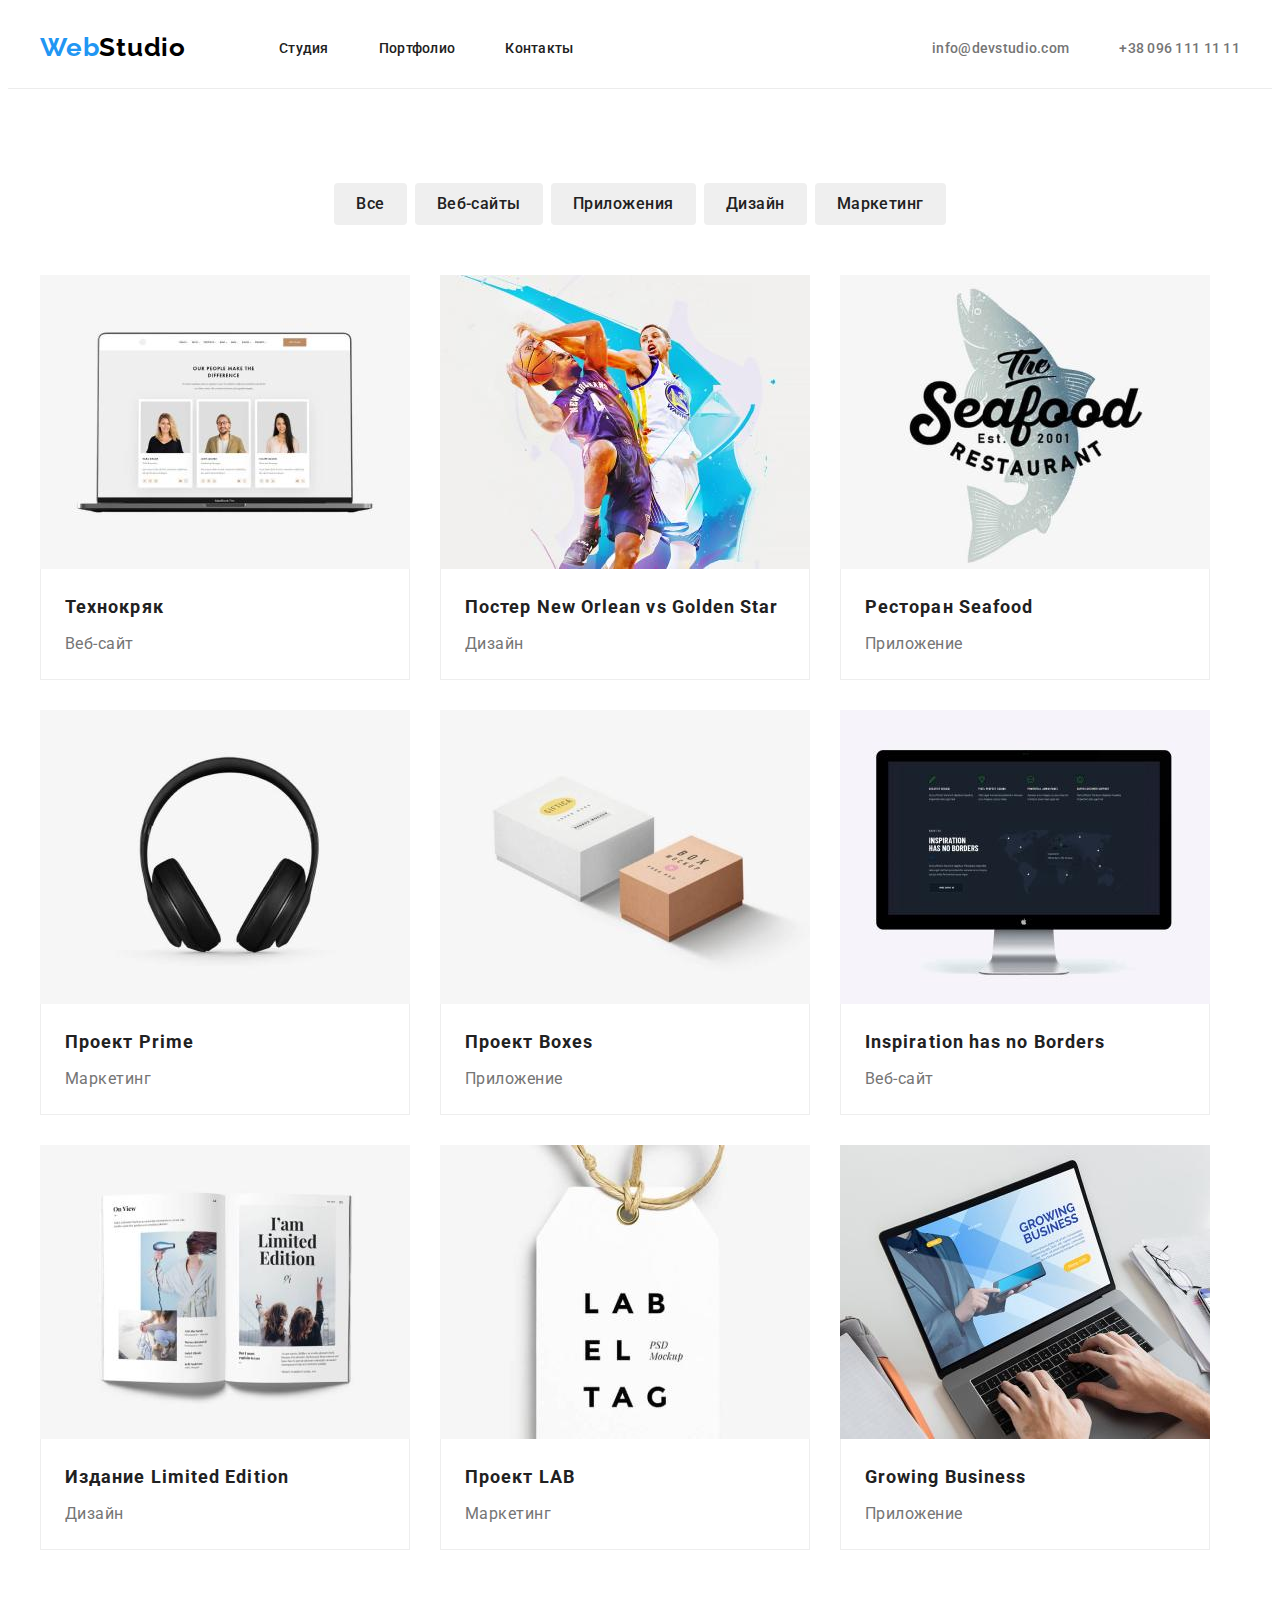
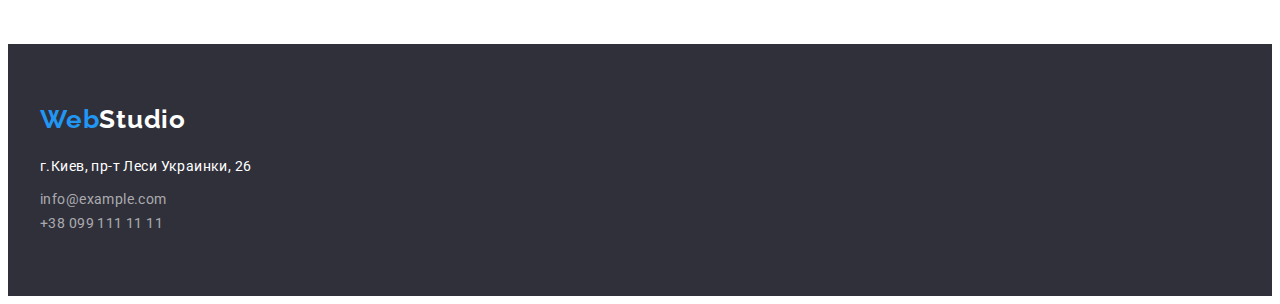
==== portfolio.html @ 032d28a5 "add" ====
<!DOCTYPE html>
<html lang="ru">
  <head>
    <meta charset="UTF-8" />
    <meta http-equiv="X-UA-Compatible" content="IE=edge" />
    <meta name="viewport" content="width=device-width, initial-scale=1.0" />
    <title>Портфолио</title>
    <link rel="preconnect" href="https://fonts.googleapis.com" />
    <link rel="preconnect" href="https://fonts.gstatic.com" crossorigin />
    <link
      href="https://fonts.googleapis.com/css2?family=Raleway:wght@700&family=Roboto:wght@400;500;700;900&display=swap"
      rel="stylesheet"
    />
    <link rel="stylesheet" href="./css/style.css" />
    <link rel="stylesheet" href="https://cdnjs.cloudflare.com/ajax/libs/modern-normalize/1.1.0/modern-normalize.min.css" integrity="sha512-wpPYUAdjBVSE4KJnH1VR1HeZfpl1ub8YT/NKx4PuQ5NmX2tKuGu6U/JRp5y+Y8XG2tV+wKQpNHVUX03MfMFn9Q==" crossorigin="anonymous" referrerpolicy="no-referrer" />
  </head>
  <body>
    <header class="header">
      <div class="container header-container">
      <nav class="header-nav">
        <a class="logo-header list" href="./index.html"lang="en"><span class="logo-web">Web</span>Studio</span></a>
        <ul class="header-list">
          <li class="header-item"><a href="" class="header-link list">Студия</a></li>
          <li class="header-item" ><a href="./portfolio.html"class="header-link list">Портфолио</a></li>
          <li class="header-item "><a href="" class="header-link list">Контакты</a></li>
        </ul>
      </nav>
      <ul class="header-contacts list">
        <li class="header-item">
          <a href="mailto:info@devstudio.com" class="header-mail list">info@devstudio.com </a>
        </li>
        <li class="header-item">
          <a href="tel:+380961111111" class="header-tel list">+38 096 111 11 11 </a></li>
      </ul>
    </div>
    </header>
    <section class="portfolio section">
      <div class="container portfolio-container">
      <ul class="button-list list">
        <li class="button-item"><button class="button-link"type="button">Все</button></li>
        <li class="button-item"><button class="button-link"type="button">Веб-сайты</button></li>
        <li class="button-item"><button class="button-link"type="button">Приложения</button></li>
        <li class="button-item"><button class="button-link"type="button">Дизайн</button></li>
        <li class="button-item"><button class="button-link"type="button">Маркетинг</button></li>
      </ul>
      <ul class="portfolio-list list">
        <li class="portfolio-item">
          <img
            src="./images 2/img 1.jpg"
            alt="Websait"
            width="370"
            height="294"
          />
          <div class="portfolio-rectangle">
          <h3 class="portfolio-title">Технокряк</h3>
          <p class="portfolio-text">Веб-сайт</p>
        </div>
      </li>
        <li class="portfolio-item">
          <img
            src="./images 2/img 2.jpg"
            alt="Design"
            width="370"
            height="294"
          />
          <div class="portfolio-rectangle">
          <h3 class="portfolio-title">Постер New Orlean vs Golden Star</h3>
          <p class="portfolio-text">Дизайн</p>
        </div>
        </li>
        <li class="portfolio-item">
          <img
            src="./images 2/img 3.jpg"
            alt="Application"
            width="370"
            height="294"
          />
          <div class="portfolio-rectangle">
        <h3 class="portfolio-title">Ресторан Seafood</h3>
          <p class="portfolio-text">Приложение</p>
        </div>
        </li>
        <li class="portfolio-item">
          <img
            src="./images 2/img 4.jpg"
            alt="Marketing"
            width="370"
            height="294"
          />
          <div class="portfolio-rectangle">
          <h3 class="portfolio-title">Проект Prime</h3>
          <p class="portfolio-text">Маркетинг</p>
        </div>
      </li>
        <li class="portfolio-item">
          <img
            src="./images 2/img 5.jpg"
            alt="Application"
            width="370"
            height="294"
          />
          <div class="portfolio-rectangle"><h3 class="portfolio-title">Проект Boxes</h3>
          <p class="portfolio-text">Приложение</p>
        </div>
      </li>
        <li class="portfolio-item">
          <img
            src="./images 2/img 6.jpg"
            alt="Websait"
            width="370"
            height="294"
          />
          <div class="portfolio-rectangle"><h3 class="portfolio-title">Inspiration has no Borders</h3>
          <p class="portfolio-text">Веб-сайт</p>
        </div>
      </li>
        <li class="portfolio-item">
          <img
            src="./images 2/img 7.jpg"
            alt="Design"
            width="370"
            height="294"
          />
          <div class="portfolio-rectangle"><h3 class="portfolio-title">Издание Limited Edition</h3>
          <p class="portfolio-text">Дизайн</p>
        </div>
      </li>
        <li class="portfolio-item">
          <img
            src="./images 2/img 8.jpg"
            alt="Marketing"
            width="370"
            height="294"
          />
          <div class="portfolio-rectangle"><h3 class="portfolio-title">Проект LAB</h3>
          <p class="portfolio-text">Маркетинг</p>
        </div>
      </li>
        <li class="portfolio-item">
          <img
            src="./images 2/img 9.jpg"
            alt="Application"
            width="370"
            height="294"
          />
          <div class="portfolio-rectangle">
          <h3 class="portfolio-title">Growing Business</h3>
          <p class="portfolio-text">Приложение</p>
        </div>
      </li>
      </ul>
    </div>
    </section>
    <footer class="contact">
      <div class="container contact-container">
      <a class="logo-footer list" href ="/index.html" lang="en"><span class="logo-web">Web</span><span>Studio</span></a>
      <address class="contact-adress ">
        <ul class="contact-list list ">
          <li class="contact-item ">
            <a
              href =" https://g.page/stamp-capital?share"
              target="_blank"class="contact-map list"
              rel="noopener noreferrer nofollow"
              >г.Киев, пр-т Леси Украинки, 26</a
            >
          </li>
          <li><a href="mailto:info@example.com"class="contact-email list">info@example.com</a></li>
          <li><a  class="contact-tel list"href="tel:+380991111111">+38 099 111 11 11</a></li>
        </ul>
      </address>
      </div>
    </footer>
  </body>
</html>
---- css/style.css ----
:root {
   --first-text-color:  #212121;
   --secondary-text-color:#757575;
   --hover-color:  #2196F3;
}


body{
    font-family: 'Roboto',sans-serif;
}
p, h1, h2, h3, h4 ,h5, h6{
    margin: 0;
}

ul, ol {
    margin: 0;
    padding-left: 0;
}

.list{
    list-style: none;
}

.list{
    text-decoration: none;
    
}

.container{
    width: 1200px;
    margin-left: auto;
    margin-right: auto;
    padding-left: 15px;
    padding-right: 15px;
}
.section{
    padding-top: 94px;
    padding-bottom: 94px;
}

.section-second {
    padding-top: 0px;
    padding-bottom: 94px;
    }

    img{
        display: block;
        max-width: 100%;
        height: auto;
    }
    

 
/*-------------HEADER------*/

.header{
   border-bottom: 1px solid #ECECEC; 
   padding-top: 24px;
   padding-bottom: 25px;
}

.header > .container{
display: flex;
align-items: center;
}
.logo-header
{
     font-family: 'Raleway',sans-serif;
     font-weight: 700;
     font-size: 26px;
     line-height: 1.19;
     letter-spacing: 0.03em; 
     color: #000000;
     margin-right: 93px;
    

}   
.logo-web {
    font-family: 'Raleway', sans-serif;
    font-weight: 700;
    font-size: 26px;
    line-height: 1.19;
    letter-spacing: 0.03em;
    color: #2196F3;
    
}
.header-nav{
    display: flex;
    align-items: center;
}
.header-list{
 display: flex;
 }
 .header-item{
    list-style: none;
 }    
    
  .header-item:not(:last-child){
   margin-right: 50px;
     }    
 
.header-link{
    font-weight: 500;
    font-size: 14px;
    line-height: 1.14;
    list-style: none;
    letter-spacing: 0.02em;
    color:var(--first-text-color);
    
}     
.header-link:hover, 
.header-link:focus {
    color: var(--hover-color)
  
}
.header-contacts{
    display: flex;
    margin-left: auto;
   
}
.header-item-contacts:not(:last-child){
margin-right: 50px;
}

.header-mail{
    font-weight: 500;
    font-size: 14px;
    line-height: 1.14;
    letter-spacing: 0.02em;
    color: var(--secondary-text-color);
 }
.header-mail:hover,
.header-mail:focus {
    color: var(--hover-color)}

.header-tel{
    font-weight: 500;
    font-size: 14px;
    line-height: 1.14;
    letter-spacing: 0.02em;
    color: var(--secondary-text-color);
   
 }
 
.header-tel:hover,
.header-tel:focus {
    color: var(--hover-color)
 
}

      /*--------HERO-----------*/

.hero{
    background-color:#2F303A;
    padding-top: 200px;
    padding-bottom: 200px;
    text-align: center;
    margin-top: auto;
}
    .hero-title {
    font-family: Roboto ;
    font-weight: 900;
    font-size: 44px;
    line-height: 1.36;
    text-align: center;
    letter-spacing: 0.06em;
    text-transform: uppercase;
    color: #FFFFFF;
    margin: auto;
    margin-right: auto;
    margin-bottom: 30px;
    max-width: 696px;
    
}
 .hero-btn {
    font-family:inherit;
    font-weight: 700;
    font-size: 16px;
    line-height: 1.88;
    display: flex;
    text-align: center;
    letter-spacing: 0.06em;
    cursor: pointer;
    color: #FFFFFF;
    background-color: #2196F3;
    display:block;
    margin:auto;
    height: 50px;
    width: 200px;
    border-radius: 4px;
    border-color:transparent;
    
} 
.hero-btn:hover,
.hero-btn:focus {
    background: #188CE8; 
}  
    




        /*--------DESCRIPTION-----------*/

   

   .description-list{
    display: flex;
    align-items: center;
    
    }
   .description-item:not(:last-child){
    margin-right: 30px;
    
   }
   .description-title {
    font-family: inherit;
    font-weight: 700;
    font-size: 14px;
    line-height: 1.14;
    letter-spacing: 0.03em;
    text-transform: uppercase;
    color:var(--first-text-color);
    margin-bottom: 10px;
}

.description-text {
    
    font-weight: 400;
    font-size: 14px;
    line-height: 1.71;
    letter-spacing: 0.03em;
    color: var(--secondary-text-color);
   
   
}

/*---------------ABOUT---------*/


.about-title{
    font-weight: 700;
    font-size: 36px;
    line-height: 1.17;
    text-align: center;
    letter-spacing: 0.03em;
    color: var(--first-text-color);
    margin-bottom: 50px;

}

.about-picture{
    display: flex;
    align-items: center;
    gap: 30px;
}

/*---------------TEAM---------*/

.team {
    background-color: #F5F4FA;
}

.team-title {
    font-weight: 700;
    font-size: 36px;
    line-height: 1.17;
    letter-spacing: 0.03em;
    color: var(--first-text-color);
    margin-bottom: 50px;
    text-align: center;
}

  .team-name {
    font-weight: 500;
    font-size: 16px;
    line-height: 1.19;
    letter-spacing: 0.03em;
    color: var(--first-text-color);
    margin-bottom: 10px;
    
 }

 .team-picture {
    display: flex;
    align-items: center;
    gap: 30px;
    list-style: none;
    text-align: center;
    
}
 
.team-list{
    
    border-color: transparent;
    background: #FFFFFF;
    box-shadow: 0px 4px 4px rgba(0, 0, 0, 0.25), 0px 1px 1px rgba(0, 0, 0, 0.14), 0px 2px 1px rgba(0, 0, 0, 0.2);
    border-radius: 0px 0px 4px 4px;
}

.team-rectangle{
    padding-top: 30px;
    padding-bottom: 30px;
    
}
.team-text {
    font-weight: 400;
    font-size: 16px;
    line-height: 1.19;
    letter-spacing: 0.03em;
    color: var(--secondary-text-color);
    
}

/*---------------FOOTER--------*/

.contact{
    background-color: #2F303A;
    padding-top: 60px;
    padding-bottom: 60px;
}


.logo-footer{
    font-family: 'Raleway', sans-serif;
    font-weight: 700;
    font-size: 26px;
    line-height: 1.19;
    letter-spacing: 0.03em;
    color: #FFFFFF;
    margin-bottom: 20px;
    display: inline-block;
    
}
.contact-item:not(:last-child){
    margin-bottom: 9px;
}
.contact-adress {
    font-style: normal;
   
}
.contact-map {
    font-style: normal;
    font-weight: 400;
    font-size: 14px;
    line-height: 1.71;
    letter-spacing: 0.03em;
    color: #FFFFFF;
    
}

.contact-map:hover,
.contact-map:focus{
  color: var(--hover-color);
 }
.contact-email {
    font-style: normal;
    font-weight: 400;
    font-size: 14px;
    line-height: 1.71;
    letter-spacing: 0.03em;
    color: rgba(255, 255, 255, 0.6);
}
.contact-email:hover,
.contact-email:focus {
    color:var(--hover-color);
}
.contact-tel{
    font-style: normal;
    font-weight: 400;
    font-size: 14px;
    line-height: 1.71;
    letter-spacing: 0.03em;
    color: rgba(255, 255, 255, 0.6);
}
  .contact-tel:hover,
  .contact-tel:focus {
      color: var(--hover-color)

  }
   /*-----------------PORTFOLIO---------*/
    
  .button-list{
        display: flex;
        flex-wrap: wrap;
        gap: 8px;
        justify-content: center;
        margin-bottom: 50px;
    }
   
   .button-link {
    font-family: inherit;
    font-weight: 500;
    font-size: 16px;
    line-height: 1.62;
    text-align: center;
    letter-spacing: 0.03em;
    cursor: pointer;
    color: #212121;
    border-radius: 4px;
    border-color: transparent;
    padding:6px 20px;
   }
    .button-link:hover,
    .button-link:focus {
     background: var(--hover-color);
     color: #FFFFFF;
    }
    .portfolio-rectangle{
    font-family: Roboto,sans-serif;
    padding: 20px 24px;
    border: 1px solid rgba(238, 238, 238, 1);
    border-top: none;
    }
    .portfolio-list{
    display: flex;
    flex-wrap:wrap;
    gap: 30px; 
    }
    .portfolio-title {
     font-weight: 700;
     font-size: 18px;
     line-height: 2;
     letter-spacing: 0.06em;   
     color: var(--first-text-color);
     margin-bottom: 4px;
   }
    .portfolio-text {
    font-weight: 400;
    font-size: 16px;
    line-height: 1.88;
    letter-spacing: 0.03em;
    color: var(--secondary-text-color);
    }
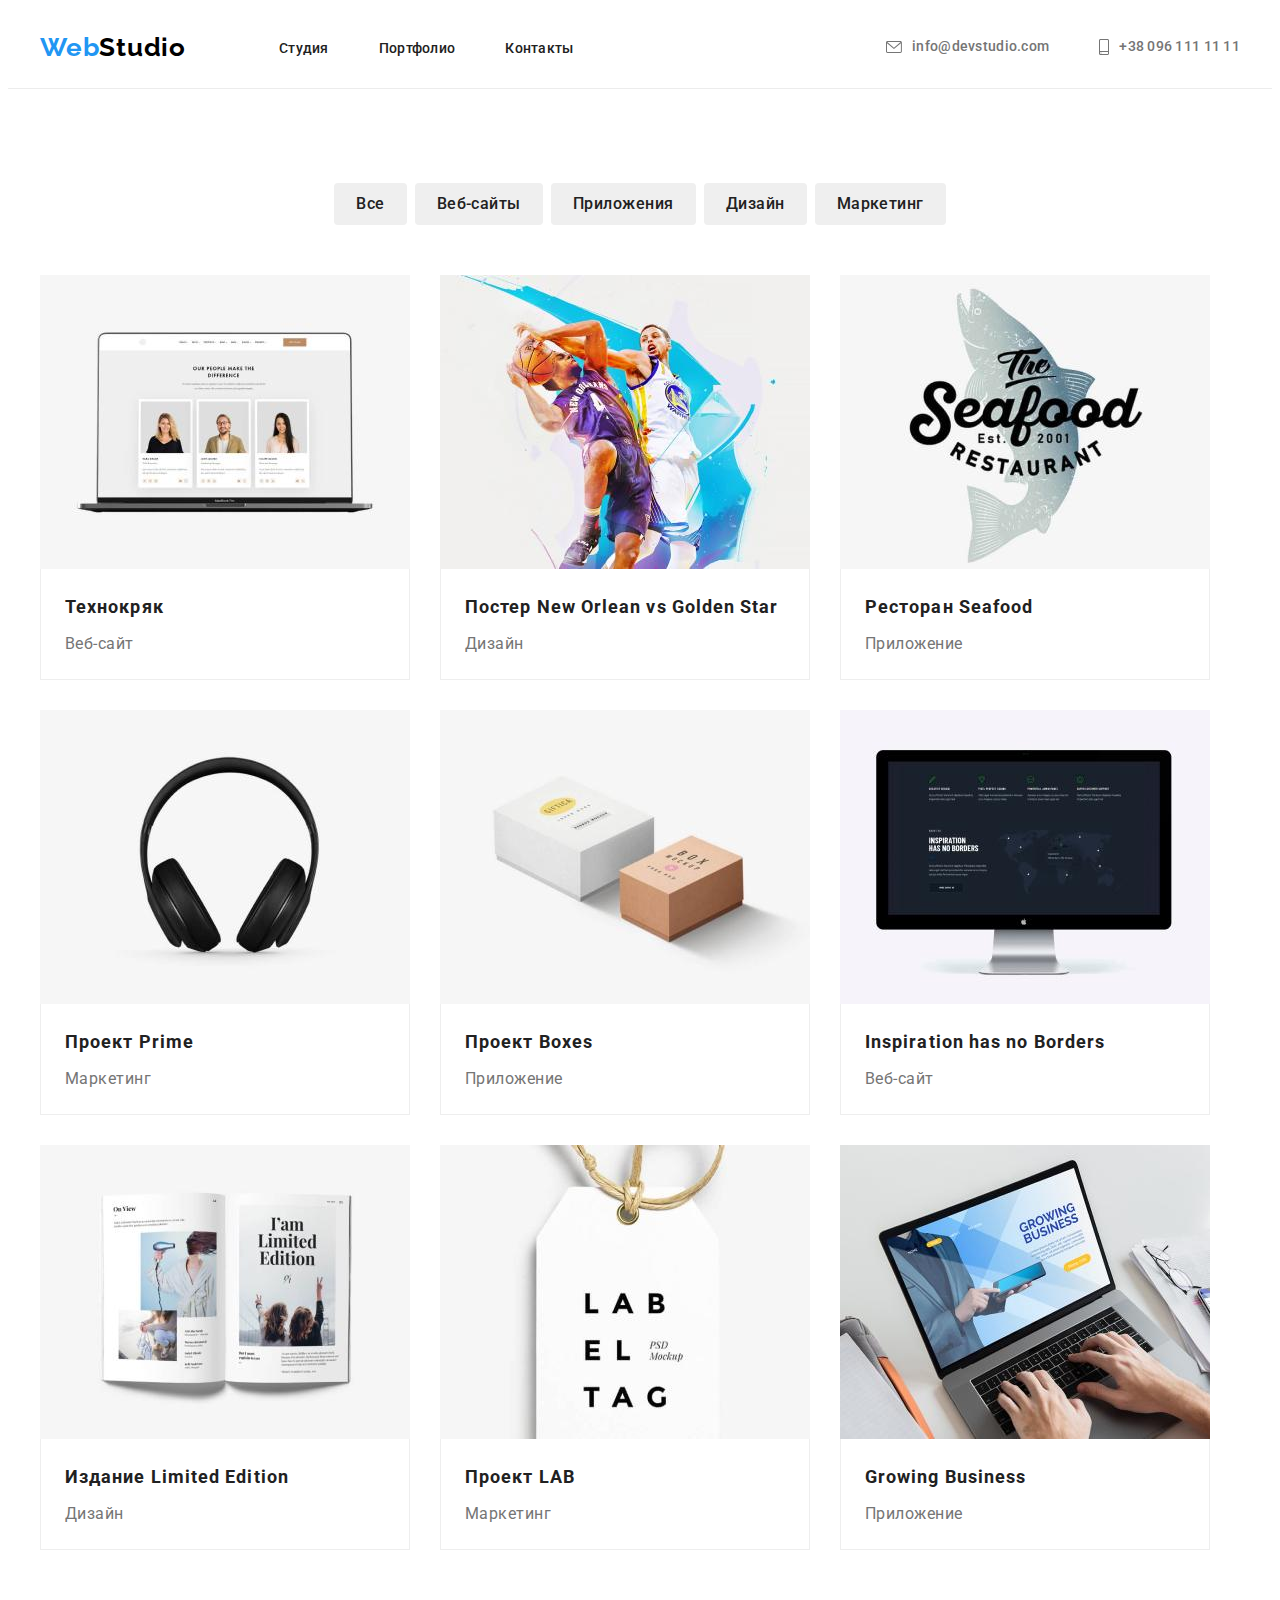
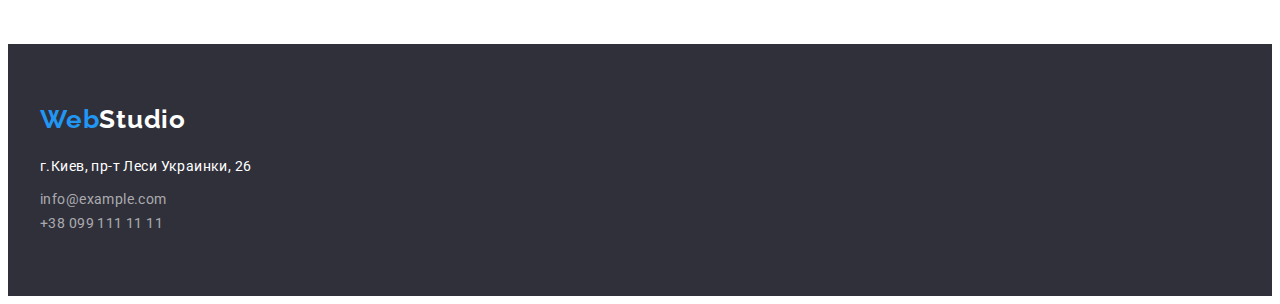
==== commit afb2d1ff: "add" ====
--- a/portfolio.html
+++ b/portfolio.html
@@ -26,11 +26,17 @@
         </ul>
       </nav>
       <ul class="header-contacts list">
-        <li class="header-item">
-          <a href="mailto:info@devstudio.com" class="header-mail list">info@devstudio.com </a>
+        <li class="header-contacts-item"><a href="mailto:info@devstudio.com" class="header-mail list">info@devstudio.com 
+          <svg class="header-icon" width="16" height="12">
+          <use href="./images/icons.svg#icon-envelope"></use>
+          </svg>
+          </a>
         </li>
-        <li class="header-item">
-          <a href="tel:+380961111111" class="header-tel list">+38 096 111 11 11 </a></li>
+        <li class="header-contacts-item"><a href="tel:+380961111111" class="header-tel list">+38 096 111 11 11 
+          <svg class="header-icon" width="10" height="16">
+          <use href="./images/icons.svg#icon-smartphone"></use>
+          </svg>
+           </a></li>
       </ul>
     </div>
     </header>
--- a/css/style.css
+++ b/css/style.css
@@ -90,6 +90,7 @@
 }
 .header-list{
  display: flex;
+ align-items: center;
  }
  .header-item{
     list-style: none;
@@ -111,35 +112,58 @@
 .header-link:hover, 
 .header-link:focus {
     color: var(--hover-color)
-  
-}
+}  
 .header-contacts{
     display: flex;
     margin-left: auto;
-   
-}
-.header-item-contacts:not(:last-child){
+    align-items: center;
+}
+.header-contacts-item:not(:last-child){
 margin-right: 50px;
 }
 
+.header-icon {
+    display: flex;
+    align-items: center;
+    fill: var(--secondary-text-color);
+    margin-right: 10px;
+    
+}
+    
+.header-icon:hover,
+.header-icon:focus {
+    background-color:#FFFFFF ;
+    fill:currentColor; 
+}
+
+
 .header-mail{
+    display: flex;
+    align-items: center;
+    flex-direction:row-reverse;
     font-weight: 500;
     font-size: 14px;
     line-height: 1.14;
     letter-spacing: 0.02em;
     color: var(--secondary-text-color);
+    
  }
 .header-mail:hover,
 .header-mail:focus {
-    color: var(--hover-color)}
+ color: var(--hover-color);
+ 
+}
 
 .header-tel{
+    display: flex;
+    align-items: center;
+    flex-direction: row-reverse;
     font-weight: 500;
     font-size: 14px;
     line-height: 1.14;
     letter-spacing: 0.02em;
     color: var(--secondary-text-color);
-   
+    
  }
  
 .header-tel:hover,
@@ -151,11 +175,22 @@
       /*--------HERO-----------*/
 
 .hero{
-    background-color:#2F303A;
+    /* background-color:#2F303A; */
     padding-top: 200px;
     padding-bottom: 200px;
     text-align: center;
     margin-top: auto;
+}
+ .hero-bg {
+    background-image: linear-gradient(rgba(47, 48, 58, 0.4),
+    rgba(47, 48, 58, 0.4)),url(../images/hero-bg.jpg);
+    background-repeat: no-repeat;
+    background-position: center;
+    background-size: cover;
+    max-width: 1600px;
+    margin-left: auto;
+    margin-right: auto;
+    
 }
     .hero-title {
     font-family: Roboto ;
@@ -198,10 +233,10 @@
     
 
 
-
-
-        /*--------DESCRIPTION-----------*/
-
+ /*--------DESCRIPTION-----------*/
+
+
+       
    
 
    .description-list{
@@ -213,6 +248,17 @@
     margin-right: 30px;
     
    }
+
+   .description-soc {
+    display: flex;
+    align-items: center;
+    justify-content: center;
+    width: 270px;
+    height: 120px;
+    background-color: #F5F4FA;
+     
+   }
+   
    .description-title {
     font-family: inherit;
     font-weight: 700;
@@ -222,6 +268,7 @@
     text-transform: uppercase;
     color:var(--first-text-color);
     margin-bottom: 10px;
+    margin-top: 30px;
 }
 
 .description-text {
@@ -231,7 +278,7 @@
     line-height: 1.71;
     letter-spacing: 0.03em;
     color: var(--secondary-text-color);
-   
+    
    
 }
 
@@ -259,6 +306,9 @@
 
 .team {
     background-color: #F5F4FA;
+    max-width: 1600px;
+    margin-left: auto;
+    margin-right: auto;
 }
 
 .team-title {
@@ -278,6 +328,7 @@
     letter-spacing: 0.03em;
     color: var(--first-text-color);
     margin-bottom: 10px;
+   
     
  }
 
@@ -309,8 +360,85 @@
     line-height: 1.19;
     letter-spacing: 0.03em;
     color: var(--secondary-text-color);
-    
-}
+    margin-bottom: 16px;
+    
+}
+
+.team-soc{
+    display: flex;
+    justify-content: center;
+    gap: 10px;
+}
+
+.team-soc-link  {
+    width: 44px;
+    height: 44px;
+    border-radius: 50%;
+    background-color: #FFFFFF;
+    display: flex;
+    align-items: center;
+    justify-content: center;
+    fill:#AFB1B8;
+}
+
+.team-soc-link:hover,
+.team-soc-link:focus{
+ background-color: var(--hover-color);
+ fill:#FFFFFF
+}
+
+
+
+/*--------------CLIENTS---------*/
+
+.clients {
+     max-width: 1600px;
+    
+    margin-left: auto;
+    margin-right: auto;
+   
+}
+.clients-title{
+    font-weight: 700;
+    font-size: 36px;
+    line-height: 1.17;
+    letter-spacing: 0.03em;
+    color: var(--first-text-color);
+    margin-bottom: 50px;
+    text-align: center;
+}
+
+
+.clients-list  {
+    display: flex;
+    justify-content: center;
+    gap: 30px;
+    
+    }
+.clients-item{
+    display: block;
+    align-items: center;
+    justify-content: center;
+    border: 1px solid #AFB1B8;
+    border-radius: 4px;
+}
+.client-soc-icon{
+    display: flex;
+    align-items: center;
+    justify-content: center;
+    background-color: #FFFFFF;
+    fill: #AFB1B8;
+     margin: 16px 32px;
+    }    
+        
+    .client-soc-icon:hover,
+    .client-soc-icon:focus {
+    background-color:#FFFFFF ;
+     fill: var(--hover-color);
+    }
+
+
+
 
 /*---------------FOOTER--------*/
 
@@ -318,9 +446,10 @@
     background-color: #2F303A;
     padding-top: 60px;
     padding-bottom: 60px;
-}
-
-
+    max-width: 1600px;
+    margin-left: auto;
+    margin-right: auto;
+}
 .logo-footer{
     font-family: 'Raleway', sans-serif;
     font-weight: 700;
@@ -378,7 +507,52 @@
       color: var(--hover-color)
 
   }
-   /*-----------------PORTFOLIO---------*/
+ 
+ 
+    .footer-connect-soc{
+    display:flex;
+    align-items: baseline;
+    justify-content: center;
+    gap: 10px;
+    
+}
+
+  .footer-connect-text{
+    font-family: Roboto, sans-serif;
+    font-weight: 700;
+    font-size: 14px;
+    line-height: 1.14px;
+    letter-spacing: 0.03em;
+    text-transform: uppercase;
+    color: #FFFFFF;
+    
+    
+  }  
+   .footer-connect-soc-link{
+    width: 44px;
+    height: 44px;
+    border-radius: 50%;
+    background-color:rgba(255, 255, 255, 0.1);;
+    display: flex;
+    align-items: center;
+    justify-content: center;
+    fill: #FFFFFF;
+}
+.footer-connect-soc-link:hover,
+.footer-connect-soc-link:focus {
+    background-color: var(--hover-color);
+    fill: #FFFFFF
+  
+
+  
+    
+
+
+
+}
+
+    
+    /*-----------------PORTFOLIO---------*/
     
   .button-list{
         display: flex;
@@ -400,10 +574,11 @@
     border-radius: 4px;
     border-color: transparent;
     padding:6px 20px;
-   }
+    }
     .button-link:hover,
     .button-link:focus {
-     background: var(--hover-color);
+    box-shadow: 0px 3px 1px rgba(0, 0, 0, 0.1), 0px 1px 2px rgba(0, 0, 0, 0.08), 0px 2px 2px rgba(0, 0, 0, 0.12);
+    background: var(--hover-color);
      color: #FFFFFF;
     }
     .portfolio-rectangle{
@@ -416,7 +591,20 @@
     display: flex;
     flex-wrap:wrap;
     gap: 30px; 
-    }
+    
+    }
+    .portfolio-item{
+    width: 370px;
+    
+    }
+
+    .portfolio-item:hover,
+    .portfolio-item:focus {
+    border: 1px solid #EEEEEE;
+    box-shadow: 0px 1px 1px rgba(0, 0, 0, 0.12), 0px 4px 4px rgba(0, 0, 0, 0.06), 1px 4px 6px rgba(0, 0, 0, 0.16);
+    }
+    
+
     .portfolio-title {
      font-weight: 700;
      font-size: 18px;
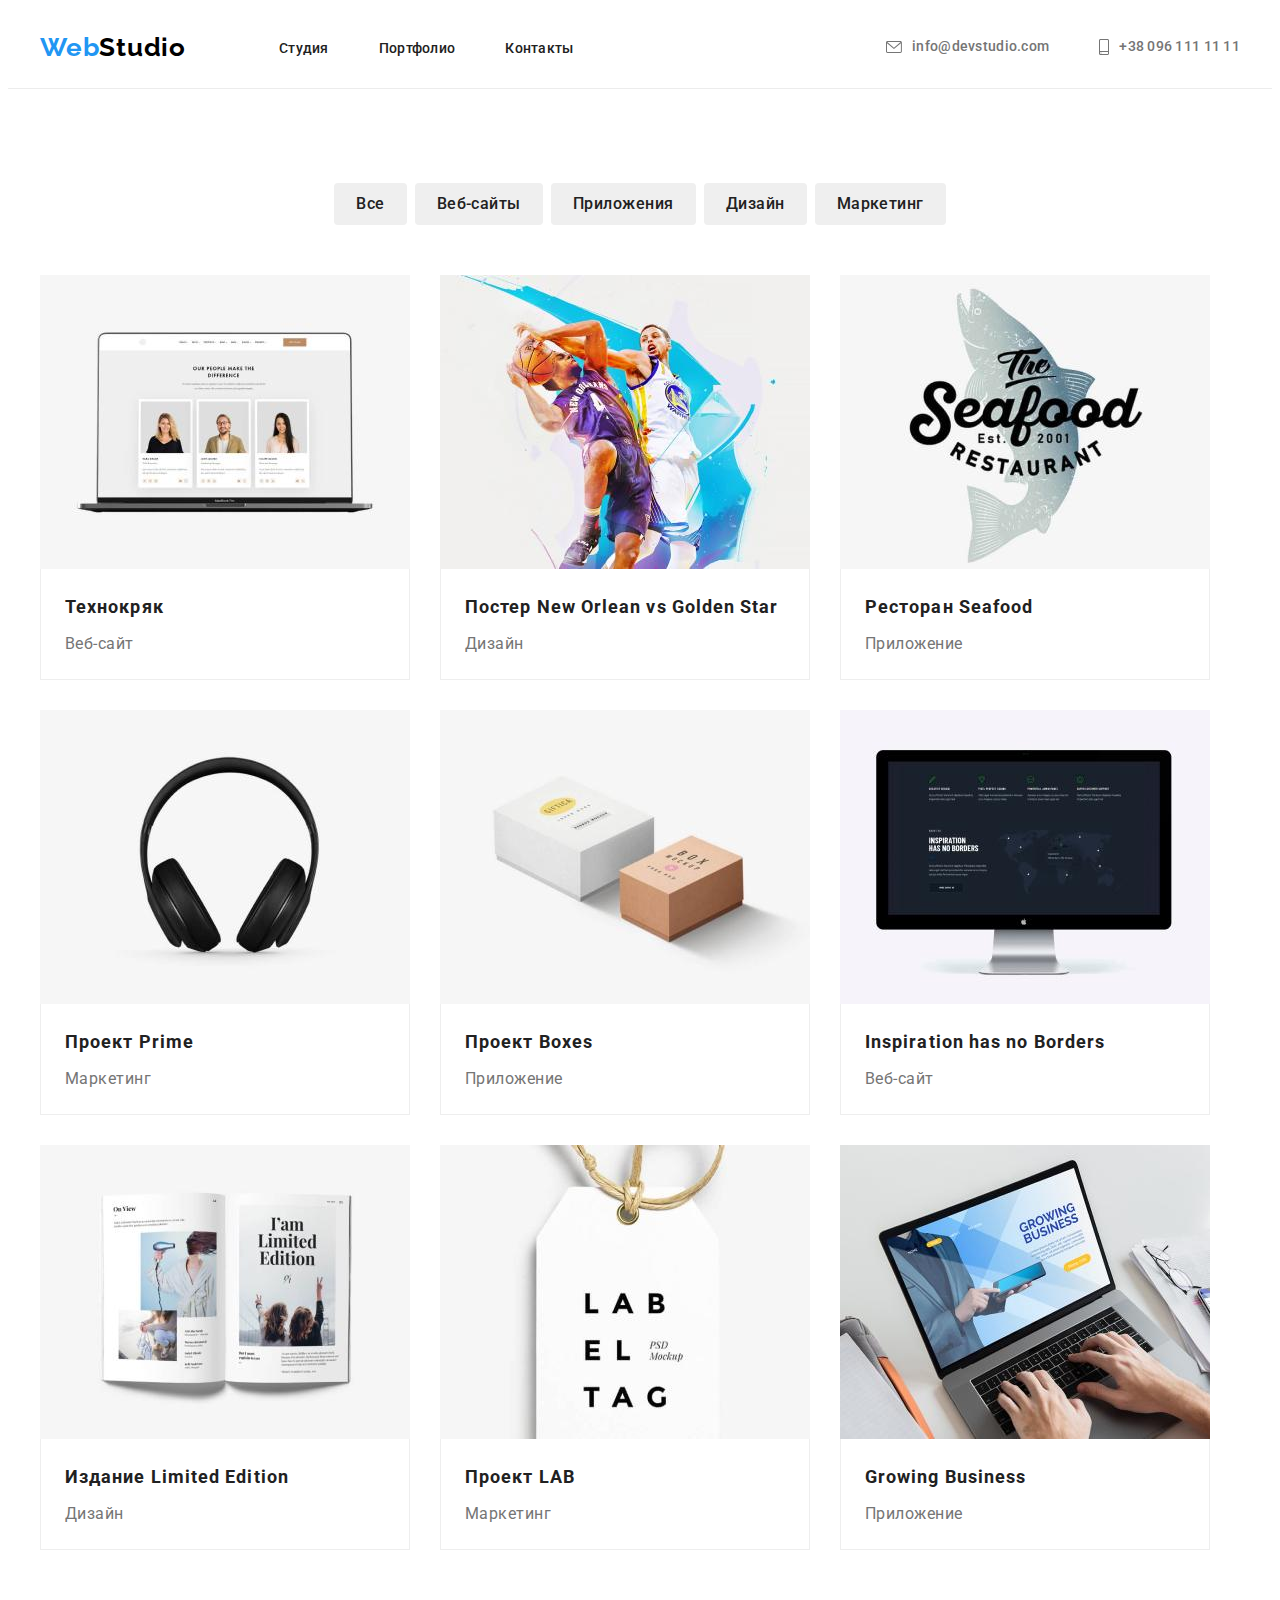
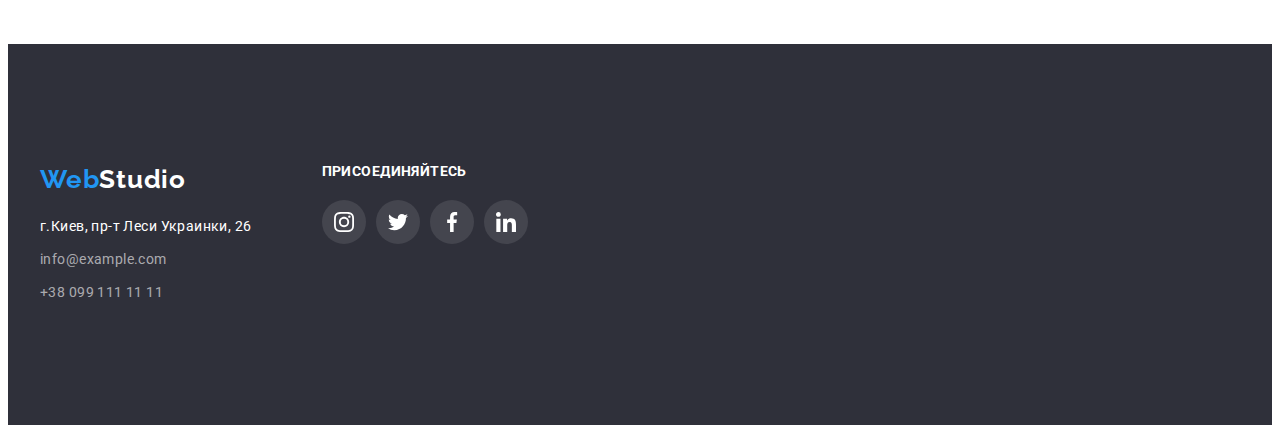
==== commit ed47f731: "add" ====
--- a/portfolio.html
+++ b/portfolio.html
@@ -50,7 +50,7 @@
         <li class="button-item"><button class="button-link"type="button">Маркетинг</button></li>
       </ul>
       <ul class="portfolio-list list">
-        <li class="portfolio-item">
+        <li class="portfolio-item"><a href="" class="portfolio-link list">
           <img
             src="./images 2/img 1.jpg"
             alt="Websait"
@@ -61,8 +61,9 @@
           <h3 class="portfolio-title">Технокряк</h3>
           <p class="portfolio-text">Веб-сайт</p>
         </div>
-      </li>
-        <li class="portfolio-item">
+      </a>
+      </li>
+        <li class="portfolio-item"><a href="" class="portfolio-link list">
           <img
             src="./images 2/img 2.jpg"
             alt="Design"
@@ -73,8 +74,9 @@
           <h3 class="portfolio-title">Постер New Orlean vs Golden Star</h3>
           <p class="portfolio-text">Дизайн</p>
         </div>
+      </a>
         </li>
-        <li class="portfolio-item">
+        <li class="portfolio-item"><a href="" class="portfolio-link list">
           <img
             src="./images 2/img 3.jpg"
             alt="Application"
@@ -85,8 +87,9 @@
         <h3 class="portfolio-title">Ресторан Seafood</h3>
           <p class="portfolio-text">Приложение</p>
         </div>
+      </a>
         </li>
-        <li class="portfolio-item">
+        <li class="portfolio-item"><a href="" class="portfolio-link list">
           <img
             src="./images 2/img 4.jpg"
             alt="Marketing"
@@ -97,8 +100,9 @@
           <h3 class="portfolio-title">Проект Prime</h3>
           <p class="portfolio-text">Маркетинг</p>
         </div>
-      </li>
-        <li class="portfolio-item">
+      </a>
+      </li>
+        <li class="portfolio-item"><a href="" class="portfolio-link list">
           <img
             src="./images 2/img 5.jpg"
             alt="Application"
@@ -108,8 +112,9 @@
           <div class="portfolio-rectangle"><h3 class="portfolio-title">Проект Boxes</h3>
           <p class="portfolio-text">Приложение</p>
         </div>
-      </li>
-        <li class="portfolio-item">
+      </a>
+      </li>
+        <li class="portfolio-item"><a href="" class="portfolio-link list">
           <img
             src="./images 2/img 6.jpg"
             alt="Websait"
@@ -118,9 +123,9 @@
           />
           <div class="portfolio-rectangle"><h3 class="portfolio-title">Inspiration has no Borders</h3>
           <p class="portfolio-text">Веб-сайт</p>
-        </div>
-      </li>
-        <li class="portfolio-item">
+        </div></a>
+      </li>
+        <li class="portfolio-item"><a href="" class="portfolio-link list">
           <img
             src="./images 2/img 7.jpg"
             alt="Design"
@@ -129,9 +134,9 @@
           />
           <div class="portfolio-rectangle"><h3 class="portfolio-title">Издание Limited Edition</h3>
           <p class="portfolio-text">Дизайн</p>
-        </div>
-      </li>
-        <li class="portfolio-item">
+        </div></a>
+      </li>
+        <li class="portfolio-item"><a href="" class="portfolio-link list">
           <img
             src="./images 2/img 8.jpg"
             alt="Marketing"
@@ -140,9 +145,9 @@
           />
           <div class="portfolio-rectangle"><h3 class="portfolio-title">Проект LAB</h3>
           <p class="portfolio-text">Маркетинг</p>
-        </div>
-      </li>
-        <li class="portfolio-item">
+        </div></a>
+      </li>
+        <li class="portfolio-item"><a href="" class="portfolio-link list">
           <img
             src="./images 2/img 9.jpg"
             alt="Application"
@@ -153,12 +158,14 @@
           <h3 class="portfolio-title">Growing Business</h3>
           <p class="portfolio-text">Приложение</p>
         </div>
+      </a>
       </li>
       </ul>
     </div>
     </section>
     <footer class="contact">
-      <div class="container contact-container">
+  <div class="contact container"> 
+        <div>
       <a class="logo-footer list" href ="/index.html" lang="en"><span class="logo-web">Web</span><span>Studio</span></a>
       <address class="contact-adress ">
         <ul class="contact-list list ">
@@ -170,11 +177,36 @@
               >г.Киев, пр-т Леси Украинки, 26</a
             >
           </li>
-          <li><a href="mailto:info@example.com"class="contact-email list">info@example.com</a></li>
-          <li><a  class="contact-tel list"href="tel:+380991111111">+38 099 111 11 11</a></li>
+          <li class="contact-item"><a href="mailto:info@example.com" class="contact-email list">info@example.com</a></li>
+          <li class="contact-item"><a class="contact-tel list" href="tel:+380991111111">+38 099 111 11 11</a></li>
         </ul>
       </address>
-      </div>
-    </footer>
+     </div>
+    <div class="footer-connect">
+      <h3 class="footer-connect-text">Присоединяйтесь</h3>
+            <ul class="footer-connect-soc list">
+            <li class="footer-connect-soc-item"><a href="" class="footer-connect-soc-link link">
+                <svg class="footer-connect-soc-icon" width="20" height="20">
+                  <use href="./images/icons.svg#icon-instagram"></use>
+                </svg>
+              </a></li>
+              <li class="footer-connect-soc-item"><a href="" class="footer-connect-soc-link link">
+                <svg class="footer-connect-soc-icon" width="20" height="20">
+                  <use href="./images/icons.svg#icon-twitter"></use>
+                </svg>
+              </a></li>
+              <li class="footer-connect-soc-item"><a href="" class="footer-connect-soc-link link">
+                <svg class="footer-connect-soc-icon" width="20" height="20">
+                  <use href="./images/icons.svg#icon-facebook"></use>
+                </svg>
+              </a></li>
+              <li class="footer-connect-soc-item"><a href="" class="footer-connect-soc-link link">
+                <svg class="footer-connect-soc-icon" width="20" height="20">
+                  <use href="./images/icons.svg#icon-linkedin"></use>
+                </svg>
+              </a></li>
+            </ul>
+            </div>
+          </div>
   </body>
 </html>
--- a/css/style.css
+++ b/css/style.css
@@ -125,7 +125,7 @@
 .header-icon {
     display: flex;
     align-items: center;
-    fill: var(--secondary-text-color);
+    fill: currentColor;
     margin-right: 10px;
     
 }
@@ -256,6 +256,7 @@
     width: 270px;
     height: 120px;
     background-color: #F5F4FA;
+    margin-bottom:30px;
      
    }
    
@@ -268,7 +269,7 @@
     text-transform: uppercase;
     color:var(--first-text-color);
     margin-bottom: 10px;
-    margin-top: 30px;
+    
 }
 
 .description-text {
@@ -393,9 +394,9 @@
 
 .clients {
      max-width: 1600px;
-    
     margin-left: auto;
     margin-right: auto;
+    
    
 }
 .clients-title{
@@ -413,28 +414,36 @@
     display: flex;
     justify-content: center;
     gap: 30px;
-    
-    }
-.clients-item{
-    display: block;
+}
+
+
+.clients-link{
+    width: 170px;
+    height: 92px;
     align-items: center;
     justify-content: center;
     border: 1px solid #AFB1B8;
     border-radius: 4px;
-}
+    display: flex;
+    
+}   
+
+.clients-link:hover,
+.clients-link:focus{
+    
+border-color: var(--hover-color);
+fill: var(--hover-color);
+
+}
+
 .client-soc-icon{
-    display: flex;
-    align-items: center;
-    justify-content: center;
-    background-color: #FFFFFF;
-    fill: #AFB1B8;
-     margin: 16px 32px;
-    }    
+   fill: #AFB1B8;
+}    
         
-    .client-soc-icon:hover,
-    .client-soc-icon:focus {
-    background-color:#FFFFFF ;
-     fill: var(--hover-color);
+.client-soc-icon:hover,
+.client-soc-icon:focus {
+    fill: var(--hover-color);
+    
     }
 
 
@@ -449,8 +458,11 @@
     max-width: 1600px;
     margin-left: auto;
     margin-right: auto;
-}
-.logo-footer{
+   } 
+.contact.container {
+   display: flex;
+}   
+ .logo-footer{
     font-family: 'Raleway', sans-serif;
     font-weight: 700;
     font-size: 26px;
@@ -460,7 +472,10 @@
     margin-bottom: 20px;
     display: inline-block;
     
-}
+}   
+    
+
+
 .contact-item:not(:last-child){
     margin-bottom: 9px;
 }
@@ -507,27 +522,29 @@
       color: var(--hover-color)
 
   }
+  
+  .footer-connect{
+    margin-left: 70px;
+  }
+    
  
- 
-    .footer-connect-soc{
+   .footer-connect-soc{
     display:flex;
+    gap: 10px;
     align-items: baseline;
-    justify-content: center;
-    gap: 10px;
-    
-}
-
-  .footer-connect-text{
+
+}    
+    .footer-connect-text{
     font-family: Roboto, sans-serif;
     font-weight: 700;
     font-size: 14px;
-    line-height: 1.14px;
+    line-height: 1.14;
     letter-spacing: 0.03em;
     text-transform: uppercase;
     color: #FFFFFF;
-    
-    
-  }  
+    margin-bottom: 20px;
+
+}  
    .footer-connect-soc-link{
     width: 44px;
     height: 44px;
@@ -537,29 +554,22 @@
     align-items: center;
     justify-content: center;
     fill: #FFFFFF;
+    
 }
 .footer-connect-soc-link:hover,
 .footer-connect-soc-link:focus {
     background-color: var(--hover-color);
     fill: #FFFFFF
-  
-
-  
-    
-
-
-
-}
-
-    
-    /*-----------------PORTFOLIO---------*/
+  }
+
+     /*-----------------PORTFOLIO---------*/
     
   .button-list{
-        display: flex;
-        flex-wrap: wrap;
-        gap: 8px;
-        justify-content: center;
-        margin-bottom: 50px;
+    display: flex;
+    flex-wrap: wrap;
+    gap: 8px;
+    justify-content: center;
+    margin-bottom: 50px;
     }
    
    .button-link {
@@ -591,19 +601,16 @@
     display: flex;
     flex-wrap:wrap;
     gap: 30px; 
-    
-    }
-    .portfolio-item{
-    width: 370px;
-    
-    }
-
-    .portfolio-item:hover,
-    .portfolio-item:focus {
-    border: 1px solid #EEEEEE;
-    box-shadow: 0px 1px 1px rgba(0, 0, 0, 0.12), 0px 4px 4px rgba(0, 0, 0, 0.06), 1px 4px 6px rgba(0, 0, 0, 0.16);
-    }
-    
+
+}
+.portfolio-link{
+    display: block;
+}
+    .portfolio-link:hover,
+    .portfolio-link:focus
+     {
+        box-shadow: 0px 1px 1px rgba(0, 0, 0, 0.12), 0px 4px 4px rgba(0, 0, 0, 0.06), 1px 4px 6px rgba(0, 0, 0, 0.16);
+     }
 
     .portfolio-title {
      font-weight: 700;
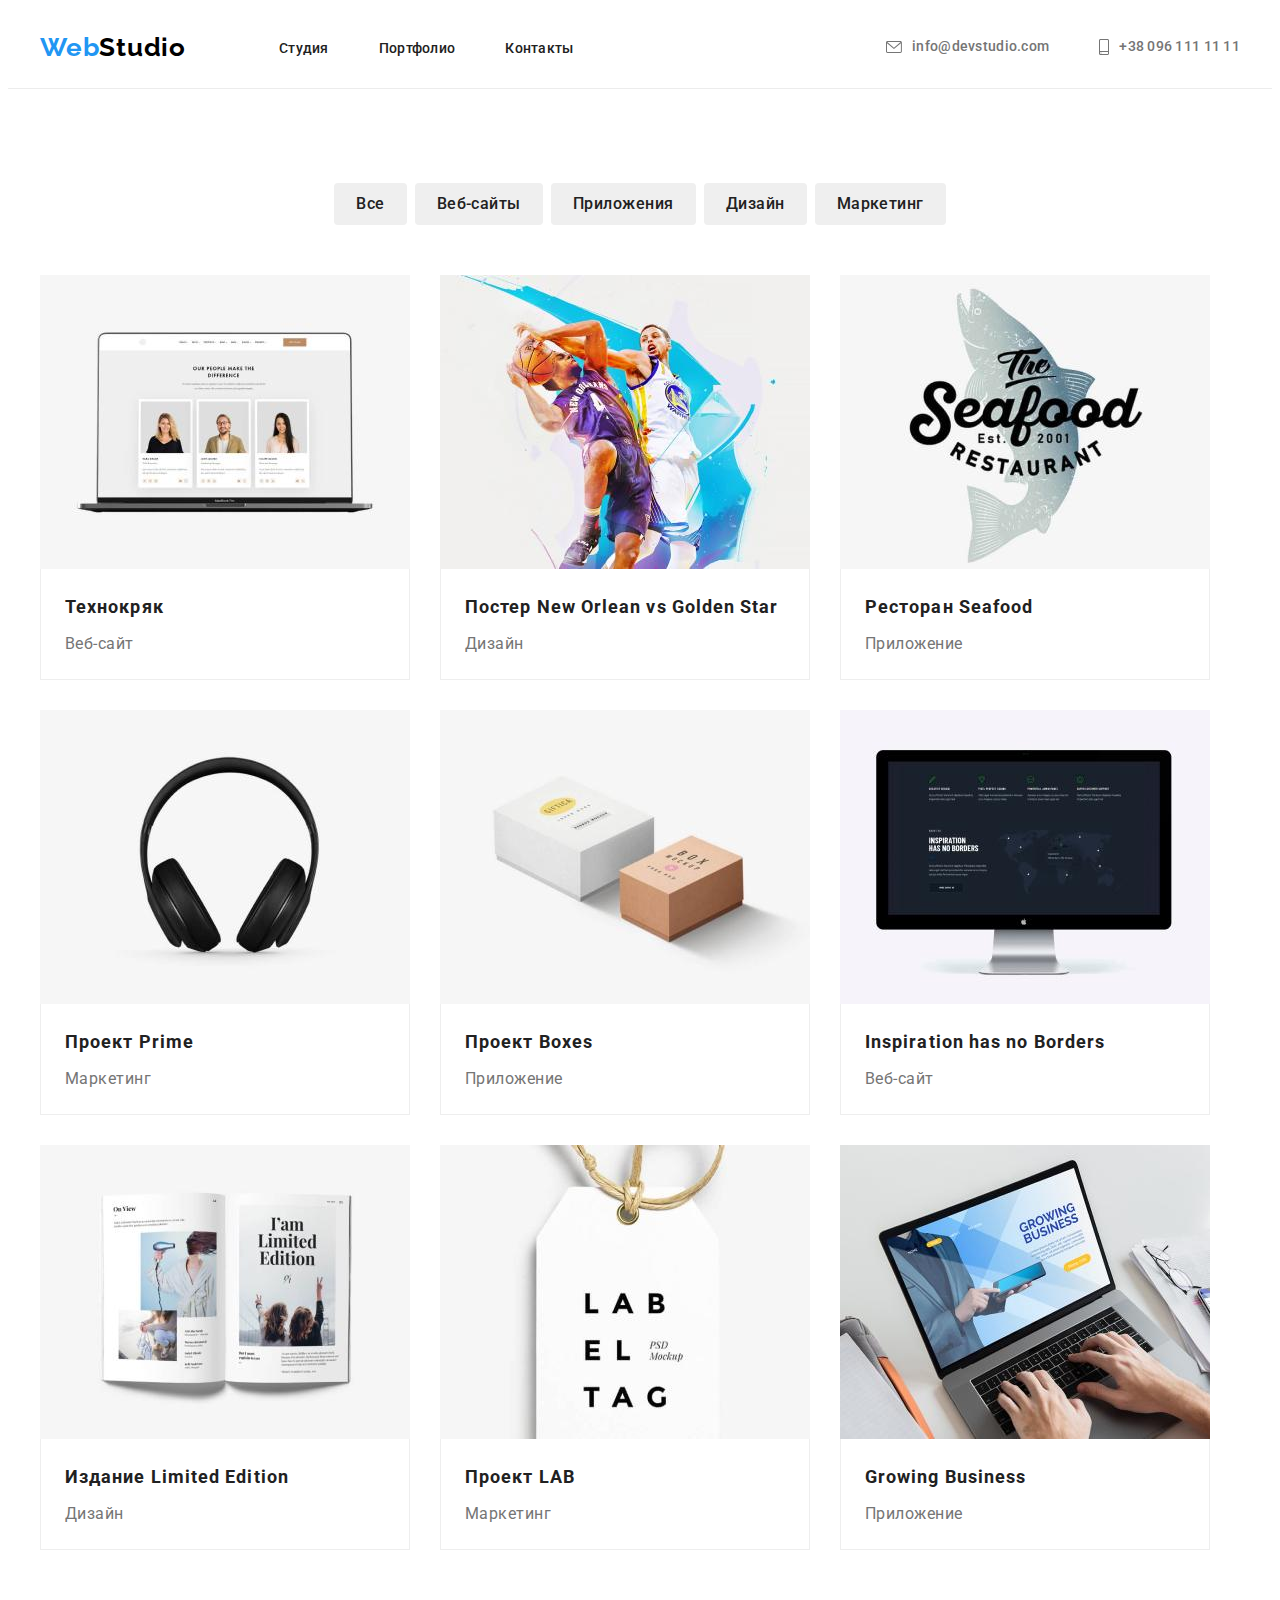
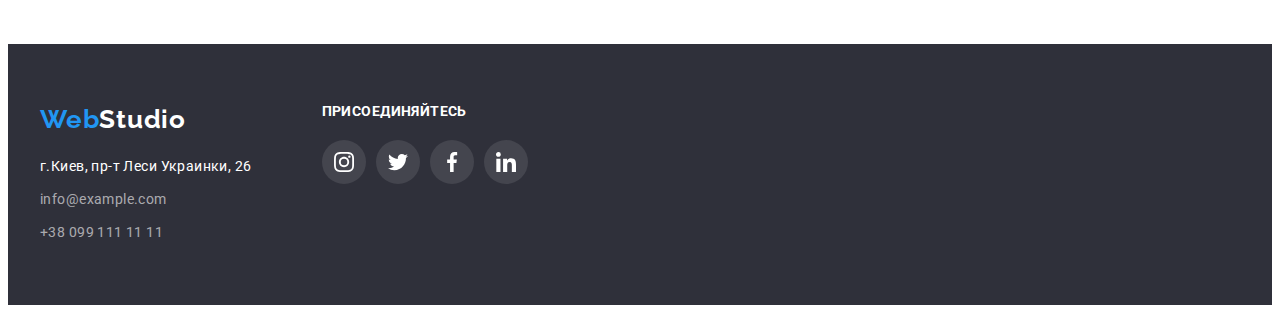
==== commit 33e680ad: "add" ====
--- a/portfolio.html
+++ b/portfolio.html
@@ -163,7 +163,7 @@
       </ul>
     </div>
     </section>
-    <footer class="contact">
+    <footer class="footer-contact">
   <div class="contact container"> 
         <div>
       <a class="logo-footer list" href ="/index.html" lang="en"><span class="logo-web">Web</span><span>Studio</span></a>
--- a/css/style.css
+++ b/css/style.css
@@ -425,33 +425,23 @@
     border: 1px solid #AFB1B8;
     border-radius: 4px;
     display: flex;
+    fill:#AFB1B8;
     
 }   
 
 .clients-link:hover,
 .clients-link:focus{
-    
 border-color: var(--hover-color);
 fill: var(--hover-color);
-
-}
-
-.client-soc-icon{
-   fill: #AFB1B8;
-}    
+}
+
+
+
         
-.client-soc-icon:hover,
-.client-soc-icon:focus {
-    fill: var(--hover-color);
-    
-    }
-
-
-
 
 /*---------------FOOTER--------*/
 
-.contact{
+.footer-contact{
     background-color: #2F303A;
     padding-top: 60px;
     padding-bottom: 60px;
@@ -461,6 +451,7 @@
    } 
 .contact.container {
    display: flex;
+   
 }   
  .logo-footer{
     font-family: 'Raleway', sans-serif;
@@ -559,7 +550,7 @@
 .footer-connect-soc-link:hover,
 .footer-connect-soc-link:focus {
     background-color: var(--hover-color);
-    fill: #FFFFFF
+   
   }
 
      /*-----------------PORTFOLIO---------*/
